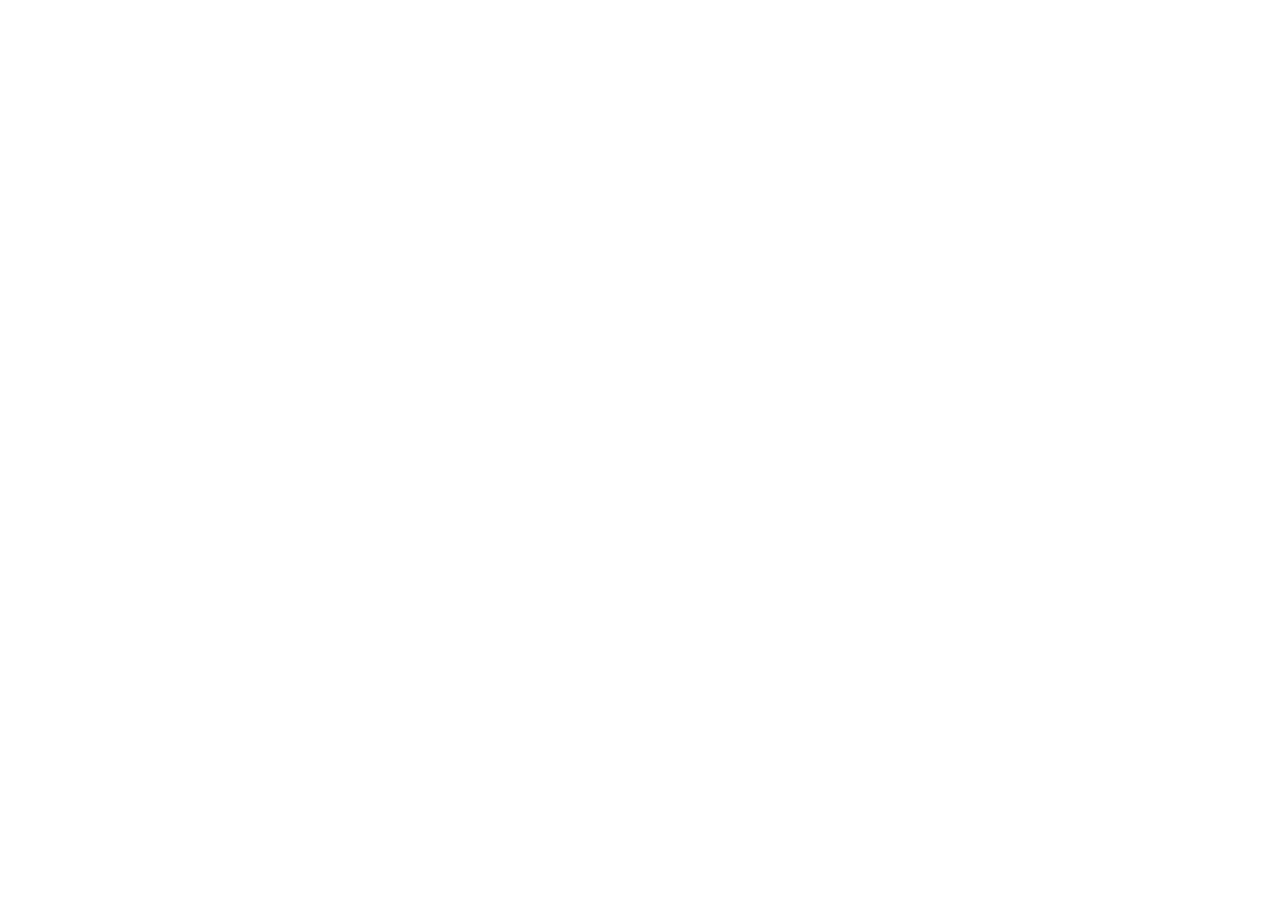
==== A02/index.html @ 0508a9f6 "added act 2 folder \t renamed bento folder to A01" ====
<!doctype html>
<html lang="en" data-bs-theme="light">
    <head>
        <title>Title</title>
        <meta charset="utf-8" />
        <meta name="viewport" content="width=device-width, initial-scale=1" />
        <link
            href="https://cdn.jsdelivr.net/npm/bootstrap@5.3.8/dist/css/bootstrap.min.css"
            rel="stylesheet"
            integrity="sha384-sRIl4kxILFvY47J16cr9ZwB07vP4J8+LH7qKQnuqkuIAvNWLzeN8tE5YBujZqJLB"
            crossorigin="anonymous"
        />
    </head>

    <body>
        
        <script
            src="https://cdn.jsdelivr.net/npm/bootstrap@5.3.8/dist/js/bootstrap.bundle.min.js"
            integrity="sha384-FKyoEForCGlyvwx9Hj09JcYn3nv7wiPVlz7YYwJrWVcXK/BmnVDxM+D2scQbITxI"
            crossorigin="anonymous"
        ></script>
    </body>
</html>
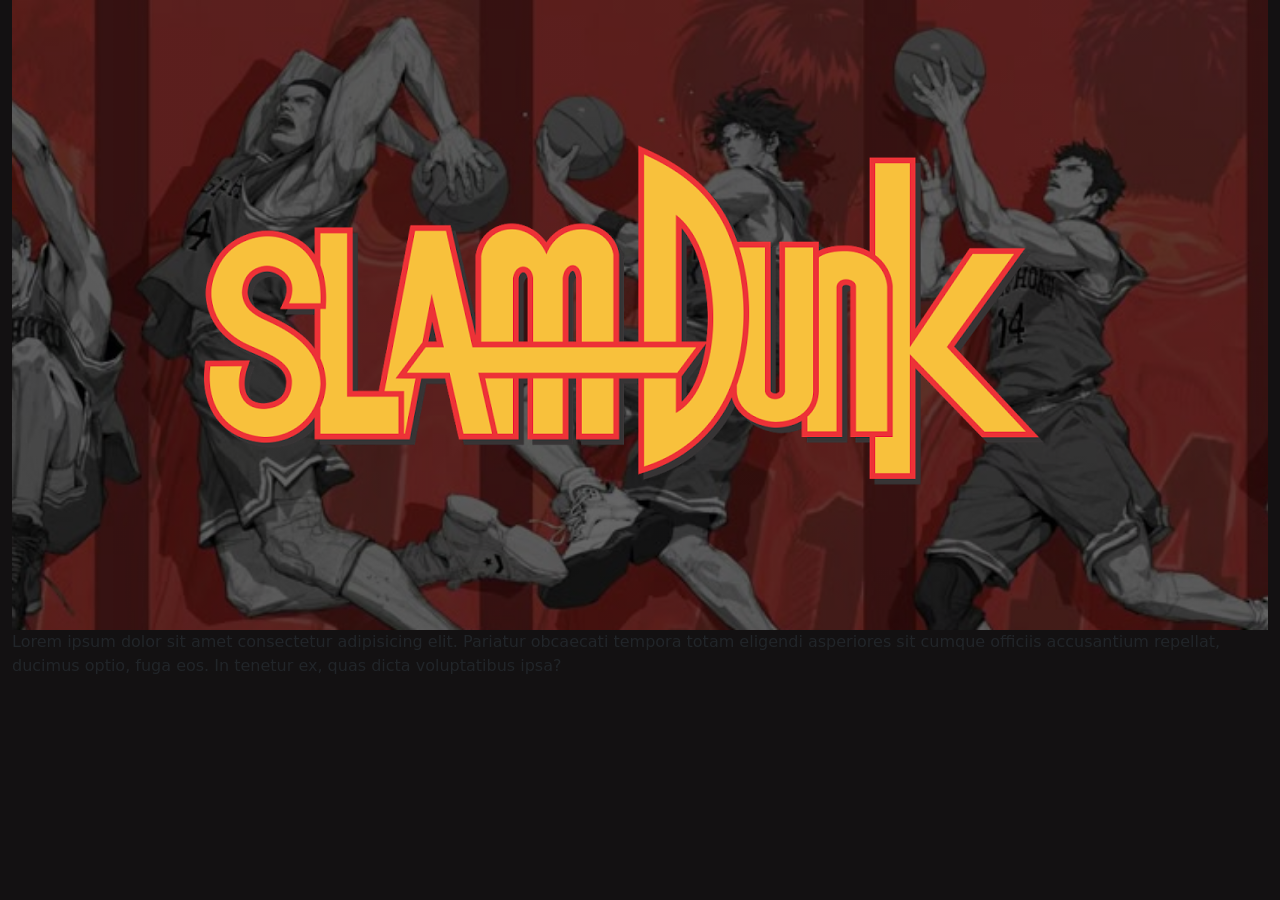
==== commit bb1c671a: "added initial assets and structure" ====
--- a/A02/index.html
+++ b/A02/index.html
@@ -10,10 +10,25 @@
             integrity="sha384-sRIl4kxILFvY47J16cr9ZwB07vP4J8+LH7qKQnuqkuIAvNWLzeN8tE5YBujZqJLB"
             crossorigin="anonymous"
         />
+        <link rel="stylesheet" href="style.css">
     </head>
 
     <body>
-        
+        <div class="container-fluid">
+            <!-- Hero Row -->
+            <div class="row" id="bannerRow">
+                <div class="col-12" >
+                    <img id="logo" src="assets/images/slam_dunk_logo_hero.png" alt="Slam Dunk Logo">
+                </div>
+                
+            </div>
+            <!-- Characters -->
+             <div class="row">
+                <div class="col-12">
+                    <p>Lorem ipsum dolor sit amet consectetur adipisicing elit. Pariatur obcaecati tempora totam eligendi asperiores sit cumque officiis accusantium repellat, ducimus optio, fuga eos. In tenetur ex, quas dicta voluptatibus ipsa?</p>
+                </div>
+             </div>
+        </div>
         <script
             src="https://cdn.jsdelivr.net/npm/bootstrap@5.3.8/dist/js/bootstrap.bundle.min.js"
             integrity="sha384-FKyoEForCGlyvwx9Hj09JcYn3nv7wiPVlz7YYwJrWVcXK/BmnVDxM+D2scQbITxI"
--- a/A02/style.css
+++ b/A02/style.css
@@ -0,0 +1,33 @@
+@import url("https://fonts.googleapis.com/css2?family=Arimo:ital,wght@0,400..700;1,400..700&family=IBM+Plex+Mono:ital,wght@0,100;0,200;0,300;0,400;0,500;0,600;0,700;1,100;1,200;1,300;1,400;1,500;1,600;1,700&family=IBM+Plex+Sans:ital,wght@0,100..700;1,100..700&family=Poppins:ital,wght@0,100;0,200;0,300;0,400;0,500;0,600;0,700;0,800;0,900;1,100;1,200;1,300;1,400;1,500;1,600;1,700;1,800;1,900&display=swap");
+
+:root {
+  --primary-bg-color: #131112;
+  --title-font: "", sans-serif;
+  --title-text-color: #fbf1c7;
+  --text-color: #d9d9d9;
+}
+
+@font-face {
+  font-family: "";
+  src: url("") format("truetype");
+  font-weight: bold;
+  font-style: normal;
+}
+
+body {
+  background-color: var(--primary-bg-color);
+}
+
+#bannerRow {
+  margin: 0;
+  padding: 0;
+  background-image:
+    linear-gradient(rgba(0, 0, 0, 0.6), rgba(0, 0, 0, 0.6)),
+    url("assets/images/bg.jpg");
+  background-position: center;
+  background-size: cover;
+  background-repeat: no-repeat;
+  background-attachment: fixed;
+  /* min-height: 100vh;
+  min-height: 100dvh; */
+}
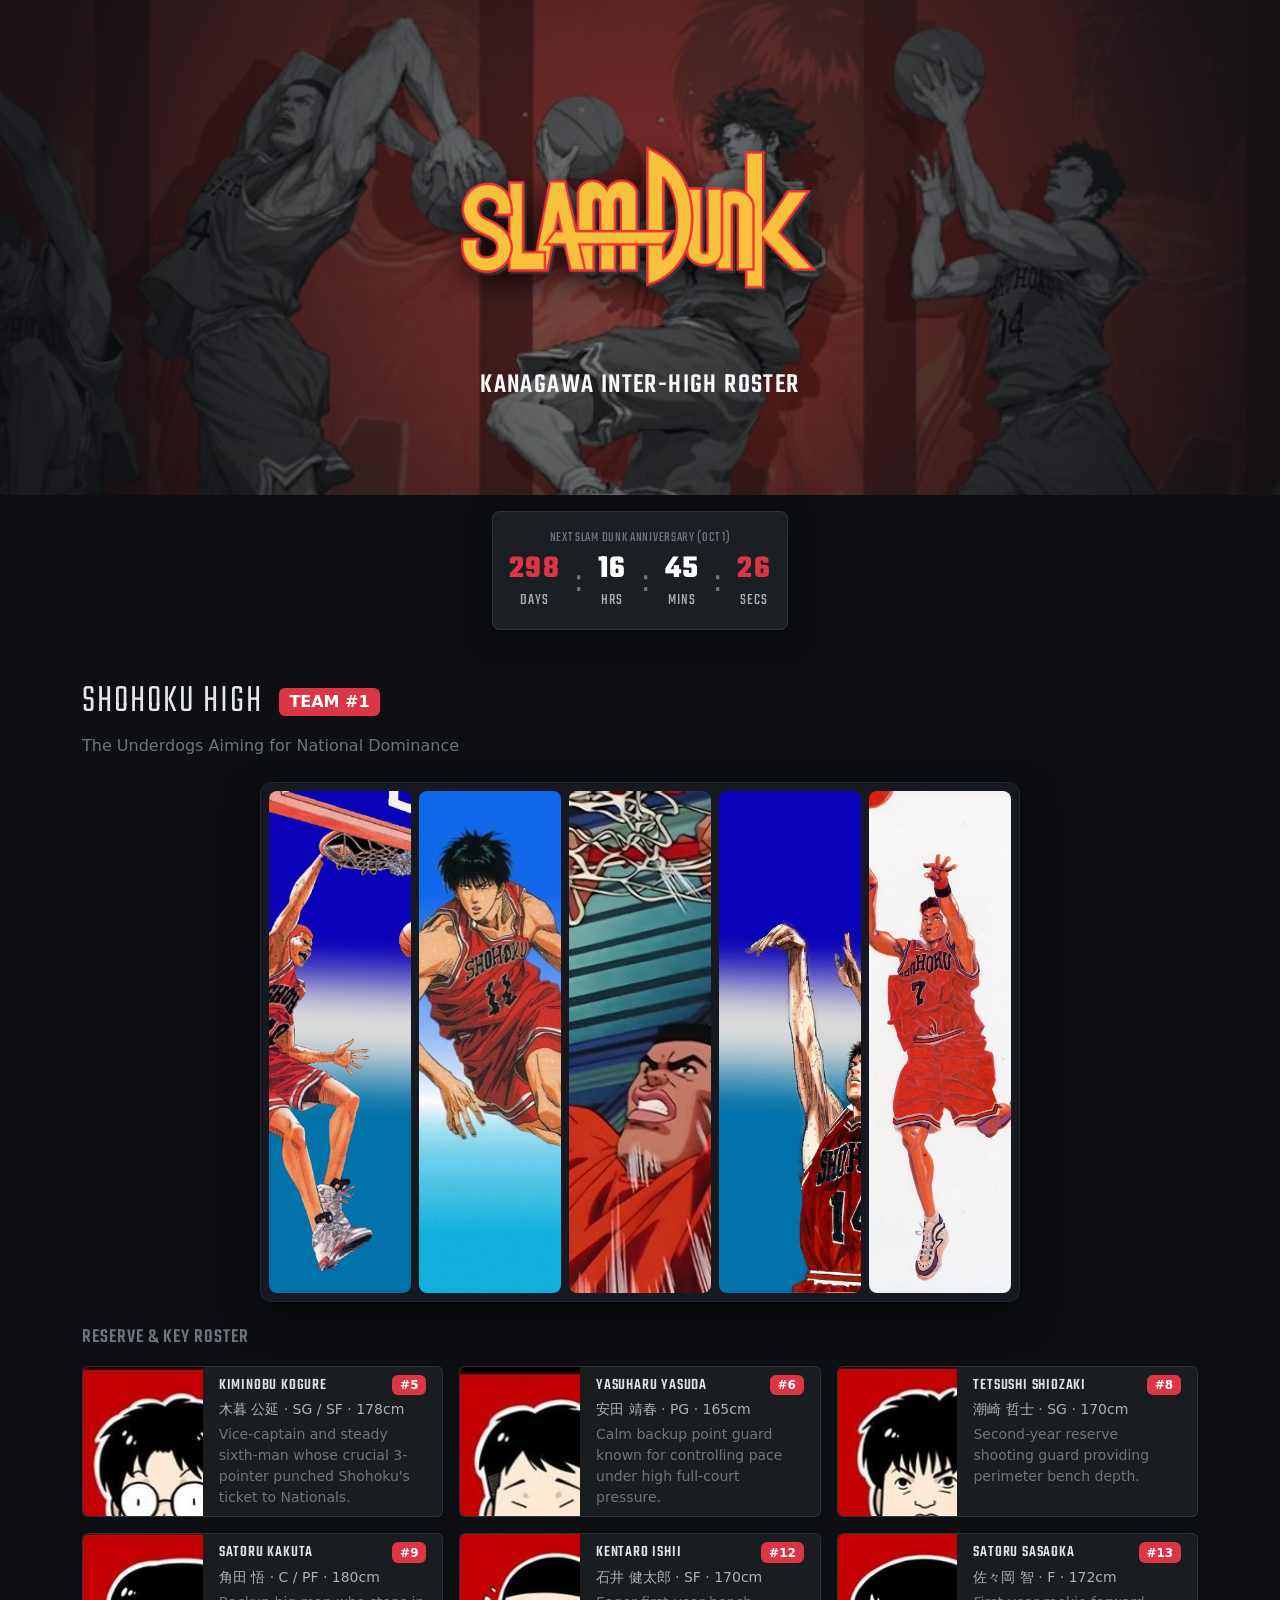
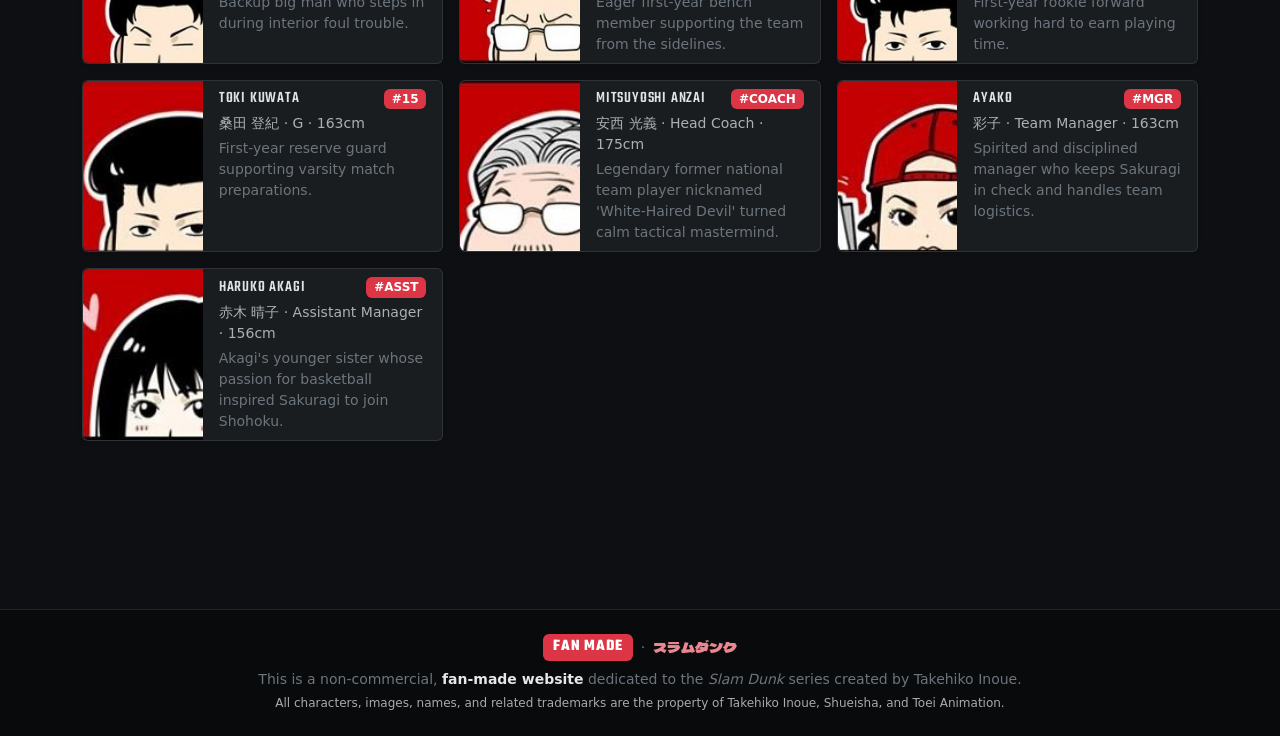
==== commit fdfe24c3: "added countdown timer anniversary added character cards added gallery panel" ====
--- a/A02/index.html
+++ b/A02/index.html
@@ -1,38 +1,440 @@
 <!doctype html>
-<html lang="en" data-bs-theme="light">
-    <head>
-        <title>Title</title>
-        <meta charset="utf-8" />
-        <meta name="viewport" content="width=device-width, initial-scale=1" />
-        <link
-            href="https://cdn.jsdelivr.net/npm/bootstrap@5.3.8/dist/css/bootstrap.min.css"
-            rel="stylesheet"
-            integrity="sha384-sRIl4kxILFvY47J16cr9ZwB07vP4J8+LH7qKQnuqkuIAvNWLzeN8tE5YBujZqJLB"
-            crossorigin="anonymous"
+<html lang="en" data-bs-theme="dark">
+  <head>
+    <title>Slam Dunk Roster</title>
+    <meta charset="utf-8" />
+    <meta name="viewport" content="width=device-width, initial-scale=1" />
+    <link rel="preconnect" href="https://fonts.googleapis.com" />
+    <link rel="preconnect" href="https://fonts.gstatic.com" crossorigin />
+    <link
+      href="https://fonts.googleapis.com/css2?family=Dela+Gothic+One&family=Teko:wght@600;700&display=swap"
+      rel="stylesheet"
+    />
+    <link
+      href="https://cdn.jsdelivr.net/npm/bootstrap@5.3.8/dist/css/bootstrap.min.css"
+      rel="stylesheet"
+      crossorigin="anonymous"
+    />
+    <link rel="stylesheet" href="style.css" />
+    <link
+      rel="shortcut icon"
+      href="assets/images/slam_dunk_logo_hero.png"
+      type="image/x-icon"
+    />
+  </head>
+
+  <body>
+    <section class="hero-parallax">
+      <div
+        class="hero-overlay d-flex flex-column justify-content-center align-items-center text-center p-3"
+      >
+        <img
+          id="logo"
+          src="assets/images/slam_dunk_logo_hero.png"
+          alt="Slam Dunk Logo"
+          class="img-fluid hero-logo mb-3"
         />
-        <link rel="stylesheet" href="style.css">
-    </head>
-
-    <body>
-        <div class="container-fluid">
-            <!-- Hero Row -->
-            <div class="row" id="bannerRow">
-                <div class="col-12" >
-                    <img id="logo" src="assets/images/slam_dunk_logo_hero.png" alt="Slam Dunk Logo">
+        <h1 class="sports-font tracking-wide text-uppercase text-light fs-3">
+          Kanagawa Inter-High Roster
+        </h1>
+      </div>
+    </section>
+    <div class="d-flex justify-content-center">
+      <div
+        class="countdown-box mt-3 text-center p-3 rounded-3 bg-dark bg-opacity-75 border border-secondary border-opacity-25"
+      >
+        <div
+          class="small text-uppercase tracking-wider text-secondary sports-font mb-1"
+        >
+          Next Slam Dunk Anniversary (Oct 1)
+        </div>
+        <div
+          id="anniversary-countdown"
+          class="d-flex justify-content-center align-items-center gap-3 text-white sports-font fs-4"
+        >
+          <div>
+            <span id="cd-days" class="text-danger fw-bold fs-2">00</span
+            ><small class="d-block text-muted fs-6">DAYS</small>
+          </div>
+          <div class="fs-2 text-secondary">:</div>
+          <div>
+            <span id="cd-hours" class="text-white fw-bold fs-2">00</span
+            ><small class="d-block text-muted fs-6">HRS</small>
+          </div>
+          <div class="fs-2 text-secondary">:</div>
+          <div>
+            <span id="cd-mins" class="text-white fw-bold fs-2">00</span
+            ><small class="d-block text-muted fs-6">MINS</small>
+          </div>
+          <div class="fs-2 text-secondary">:</div>
+          <div>
+            <span id="cd-secs" class="text-danger fw-bold fs-2">00</span
+            ><small class="d-block text-muted fs-6">SECS</small>
+          </div>
+        </div>
+      </div>
+    </div>
+    <main class="container py-5">
+      <div id="teams-root"></div>
+    </main>
+    <footer
+      class="site-footer border-top border-secondary border-opacity-25 py-4 mt-5"
+    >
+      <div class="container text-center">
+        <div
+          class="d-flex justify-content-center align-items-center gap-2 mb-2"
+        >
+          <span class="badge text-bg-danger sports-font fs-6">FAN MADE</span>
+          <span class="text-secondary small">·</span>
+          <span class="kanji-font text-danger-emphasis small"
+            >スラムダンク</span
+          >
+        </div>
+        <p class="small text-secondary mb-1">
+          This is a non-commercial, <strong>fan-made website</strong> dedicated
+          to the <em>Slam Dunk</em> series created by Takehiko Inoue.
+        </p>
+        <p class="extra-small text-muted mb-0">
+          All characters, images, names, and related trademarks are the property
+          of Takehiko Inoue, Shueisha, and Toei Animation.
+        </p>
+      </div>
+    </footer>
+    <script
+      src="https://cdn.jsdelivr.net/npm/bootstrap@5.3.8/dist/js/bootstrap.bundle.min.js"
+      crossorigin="anonymous"
+    ></script>
+
+    <script>
+      const slamDunkData = [
+        {
+          teamName: "Shohoku High",
+          tagline: "The Underdogs Aiming for National Dominance",
+          themeBadge: "danger",
+          members: [
+            {
+              id: 1,
+              name: "Hanamichi Sakuragi",
+              japanese_name: "桜木 花道",
+              jersey: 10,
+              position: "PF",
+              height: 189,
+              image: "assets/images/sakuragi.png",
+              icon: "assets/images/icons/sakuragi_icon.jpg",
+              desc: "The self-proclaimed Rebound King and high-flying power rookie.",
+            },
+            {
+              id: 2,
+              name: "Kaede Rukawa",
+              japanese_name: "流川 楓",
+              jersey: 11,
+              position: "SF",
+              height: 187,
+              image: "assets/images/rukawa.jpg",
+              icon: "assets/images/icons/rukawa_icon.jpg",
+              desc: "Shohoku's lethal scoring prodigy aiming to be #1 in Japan.",
+            },
+            {
+              id: 3,
+              name: "Takenori Akagi",
+              japanese_name: "赤木 剛憲",
+              jersey: 4,
+              position: "C",
+              height: 197,
+              image: "assets/images/akagi.jpg",
+              icon: "assets/images/icons/akagi_icon.jpg",
+              desc: "Captain and defensive pillar known as 'Gori'.",
+            },
+            {
+              id: 4,
+              name: "Hisashi Mitsui",
+              japanese_name: "三井 寿",
+              jersey: 14,
+              position: "SG",
+              height: 184,
+              image: "assets/images/mitsui.jpg",
+              icon: "assets/images/icons/mitsui_icon.jpg",
+              desc: "Former Junior High MVP with an unstoppable clutch 3-point stroke.",
+            },
+            {
+              id: 5,
+              name: "Ryota Miyagi",
+              japanese_name: "宮城 リョータ",
+              jersey: 7,
+              position: "PG",
+              height: 168,
+              image: "assets/images/miyagi.jpg",
+              icon: "assets/images/icons/miyagi_icon.jpg",
+              desc: "Lightning-quick floor general who dictates Shohoku's breakneck tempo.",
+            },
+            {
+              id: 6,
+              name: "Kiminobu Kogure",
+              japanese_name: "木暮 公延",
+              jersey: 5,
+              position: "SG / SF",
+              height: 178,
+              image: "assets/images/kogure.jpg",
+              icon: "assets/images/icons/kogure_icon.jpg",
+              desc: "Vice-captain and steady sixth-man whose crucial 3-pointer punched Shohoku's ticket to Nationals.",
+            },
+            {
+              id: 7,
+              name: "Yasuharu Yasuda",
+              japanese_name: "安田 靖春",
+              jersey: 6,
+              position: "PG",
+              height: 165,
+              image: "assets/images/yasuda.jpg",
+              icon: "assets/images/icons/yasuda_icon.jpg",
+              desc: "Calm backup point guard known for controlling pace under high full-court pressure.",
+            },
+            {
+              id: 8,
+              name: "Tetsushi Shiozaki",
+              japanese_name: "潮崎 哲士",
+              jersey: 8,
+              position: "SG",
+              height: 170,
+              image: "assets/images/shiozaki.jpg",
+              icon: "assets/images/icons/shiozaki_icon.jpg",
+              desc: "Second-year reserve shooting guard providing perimeter bench depth.",
+            },
+            {
+              id: 9,
+              name: "Satoru Kakuta",
+              japanese_name: "角田 悟",
+              jersey: 9,
+              position: "C / PF",
+              height: 180,
+              image: "assets/images/kakuta.jpg",
+              icon: "assets/images/icons/kakuta_icon.jpg",
+              desc: "Backup big man who steps in during interior foul trouble.",
+            },
+            {
+              id: 10,
+              name: "Kentaro Ishii",
+              japanese_name: "石井 健太郎",
+              jersey: 12,
+              position: "SF",
+              height: 170,
+              image: "assets/images/ishii.jpg",
+              icon: "assets/images/icons/ishii_icon.jpg",
+              desc: "Eager first-year bench member supporting the team from the sidelines.",
+            },
+            {
+              id: 11,
+              name: "Satoru Sasaoka",
+              japanese_name: "佐々岡 智",
+              jersey: 13,
+              position: "F",
+              height: 172,
+              image: "assets/images/sasaoka.jpg",
+              icon: "assets/images/icons/sasaoka_icon.jpg",
+              desc: "First-year rookie forward working hard to earn playing time.",
+            },
+            {
+              id: 12,
+              name: "Toki Kuwata",
+              japanese_name: "桑田 登紀",
+              jersey: 15,
+              position: "G",
+              height: 163,
+              image: "assets/images/kuwata.jpg",
+              icon: "assets/images/icons/kuwata_icon.jpg",
+              desc: "First-year reserve guard supporting varsity match preparations.",
+            },
+
+            {
+              id: 13,
+              name: "Mitsuyoshi Anzai",
+              japanese_name: "安西 光義",
+              jersey: "COACH",
+              position: "Head Coach",
+              height: 175,
+              image: "assets/images/anzai.jpg",
+              icon: "assets/images/icons/anzai_icon.jpg",
+              desc: "Legendary former national team player nicknamed 'White-Haired Devil' turned calm tactical mastermind.",
+            },
+            {
+              id: 14,
+              name: "Ayako",
+              japanese_name: "彩子",
+              jersey: "MGR",
+              position: "Team Manager",
+              height: 163,
+              image: "assets/images/ayako.jpg",
+              icon: "assets/images/icons/ayako_icon.jpg",
+              desc: "Spirited and disciplined manager who keeps Sakuragi in check and handles team logistics.",
+            },
+            {
+              id: 15,
+              name: "Haruko Akagi",
+              japanese_name: "赤木 晴子",
+              jersey: "ASST",
+              position: "Assistant Manager",
+              height: 156,
+              image: "assets/images/haruko.jpg",
+              icon: "assets/images/icons/haruko_icon.jpg",
+              desc: "Akagi's younger sister whose passion for basketball inspired Sakuragi to join Shohoku.",
+            },
+          ],
+        },
+      ];
+
+      const teamsRoot = document.getElementById("teams-root");
+      const teamsToRender = slamDunkData.slice(0, 5);
+
+      let fullHTML = "";
+
+      for (let t = 0; t < teamsToRender.length; t++) {
+        const team = teamsToRender[t];
+        const panelMembers = team.members.slice(0, 5);
+        const benchMembers = team.members.slice(5);
+
+        fullHTML += `
+          <section class="team-section mb-5 pb-4">
+            <div class="d-flex align-items-center gap-3 mb-2">
+              <h2 class="sports-font display-6 mb-0">${team.teamName}</h2>
+              <span class="badge text-bg-${team.themeBadge} fs-6">TEAM #${t + 1}</span>
+            </div>
+            <p class="text-secondary mb-4">${team.tagline}</p>
+
+            <!-- 5-Panel Narrow Interactive Collage -->
+            <div class="collage-container mx-auto" id="gallery-${t}">
+        `;
+
+        for (let p = 0; p < panelMembers.length; p++) {
+          const m = panelMembers[p];
+          fullHTML += `
+            <div class="panel">
+              <img src="${m.image}" alt="${m.name}" loading="lazy" />
+              <div class="panel-details">
+                <button class="close-btn" title="Close details">&times;</button>
+                <div class="mb-2">
+                  <span class="badge text-bg-${team.themeBadge}">#${m.jersey} · ${m.position}</span>
+                  <span class="badge bg-dark border border-secondary ms-1">${m.height} cm</span>
                 </div>
-                
+                <h3 class="sports-font mb-0 text-white">${m.name}</h3>
+                <h5 class="kanji-font text-danger-emphasis mb-2">${m.japanese_name}</h5>
+                <p class="small text-light-emphasis">${m.desc}</p>
+              </div>
             </div>
-            <!-- Characters -->
-             <div class="row">
-                <div class="col-12">
-                    <p>Lorem ipsum dolor sit amet consectetur adipisicing elit. Pariatur obcaecati tempora totam eligendi asperiores sit cumque officiis accusantium repellat, ducimus optio, fuga eos. In tenetur ex, quas dicta voluptatibus ipsa?</p>
+          `;
+        }
+
+        fullHTML += `</div>`;
+
+        if (benchMembers.length > 0) {
+          fullHTML += `
+            <div class="mt-4">
+              <h5 class="text-uppercase text-secondary sports-font fs-5 mb-3">Reserve & Key Roster</h5>
+              <div class="row row-cols-1 row-cols-md-2 row-cols-lg-3 g-3">
+          `;
+
+          for (let b = 0; b < benchMembers.length; b++) {
+            const bm = benchMembers[b];
+            fullHTML += `
+              <div class="col">
+                <div class="card h-100 bg-dark-subtle border-secondary border-opacity-25 shadow-sm">
+                  <div class="row g-0 h-100">
+                    <div class="col-4">
+                      <img src="${bm.icon}" class="img-fluid rounded-start h-100 object-fit-cover" alt="${bm.name}" />
+                    </div>
+                    <div class="col-8">
+                      <div class="card-body py-2 px-3 d-flex flex-column justify-content-between h-100">
+                        <div>
+                          <div class="d-flex justify-content-between align-items-center mb-1">
+                            <h6 class="card-title sports-font mb-0">${bm.name}</h6>
+                            <span class="badge text-bg-${team.themeBadge}">#${bm.jersey}</span>
+                          </div>
+                          <p class="small text-muted mb-1">${bm.japanese_name} · ${bm.position} · ${bm.height}cm</p>
+                          <p class="card-text small text-secondary">${bm.desc}</p>
+                        </div>
+                      </div>
+                    </div>
+                  </div>
                 </div>
-             </div>
-        </div>
-        <script
-            src="https://cdn.jsdelivr.net/npm/bootstrap@5.3.8/dist/js/bootstrap.bundle.min.js"
-            integrity="sha384-FKyoEForCGlyvwx9Hj09JcYn3nv7wiPVlz7YYwJrWVcXK/BmnVDxM+D2scQbITxI"
-            crossorigin="anonymous"
-        ></script>
-    </body>
+              </div>
+            `;
+          }
+
+          fullHTML += `
+              </div>
+            </div>
+          `;
+        }
+
+        fullHTML += `</section>`;
+      }
+
+      teamsRoot.innerHTML = fullHTML;
+
+      document.addEventListener("click", (e) => {
+        const closeBtn = e.target.closest(".close-btn");
+        const panel = e.target.closest(".panel");
+
+        if (closeBtn) {
+          e.stopPropagation();
+          const activePanel = closeBtn.closest(".panel.active");
+          const container = closeBtn.closest(".collage-container");
+          if (activePanel && container) {
+            activePanel.classList.remove("active");
+            container.classList.remove("has-active");
+          }
+          return;
+        }
+
+        if (panel) {
+          const container = panel.closest(".collage-container");
+          if (!container) return;
+
+          if (panel.classList.contains("active")) return;
+          const currentActive = container.querySelector(".panel.active");
+          if (currentActive) {
+            currentActive.classList.remove("active");
+          }
+
+          panel.classList.add("active");
+          container.classList.add("has-active");
+        }
+      });
+      function startAnniversaryCountdown() {
+        function updateTimer() {
+          const now = new Date();
+          let currentYear = now.getFullYear();
+          let anniversaryDate = new Date(currentYear, 9, 1, 0, 0, 0);
+
+          if (now > anniversaryDate) {
+            anniversaryDate = new Date(currentYear + 1, 9, 1, 0, 0, 0);
+          }
+
+          const diff = anniversaryDate - now;
+
+          const days = Math.floor(diff / (1000 * 60 * 60 * 24));
+          const hours = Math.floor((diff / (1000 * 60 * 60)) % 24);
+          const minutes = Math.floor((diff / 1000 / 60) % 60);
+          const seconds = Math.floor((diff / 1000) % 60);
+
+          document.getElementById("cd-days").textContent = String(
+            days,
+          ).padStart(2, "0");
+          document.getElementById("cd-hours").textContent = String(
+            hours,
+          ).padStart(2, "0");
+          document.getElementById("cd-mins").textContent = String(
+            minutes,
+          ).padStart(2, "0");
+          document.getElementById("cd-secs").textContent = String(
+            seconds,
+          ).padStart(2, "0");
+        }
+
+        updateTimer();
+        setInterval(updateTimer, 1000);
+      }
+
+      startAnniversaryCountdown();
+    </script>
+  </body>
 </html>
--- a/A02/style.css
+++ b/A02/style.css
@@ -1,33 +1,184 @@
-@import url("https://fonts.googleapis.com/css2?family=Arimo:ital,wght@0,400..700;1,400..700&family=IBM+Plex+Mono:ital,wght@0,100;0,200;0,300;0,400;0,500;0,600;0,700;1,100;1,200;1,300;1,400;1,500;1,600;1,700&family=IBM+Plex+Sans:ital,wght@0,100..700;1,100..700&family=Poppins:ital,wght@0,100;0,200;0,300;0,400;0,500;0,600;0,700;0,800;0,900;1,100;1,200;1,300;1,400;1,500;1,600;1,700;1,800;1,900&display=swap");
-
 :root {
-  --primary-bg-color: #131112;
-  --title-font: "", sans-serif;
-  --title-text-color: #fbf1c7;
-  --text-color: #d9d9d9;
-}
-
-@font-face {
-  font-family: "";
-  src: url("") format("truetype");
-  font-weight: bold;
-  font-style: normal;
+  --sports-font: 'Teko', 'Dela Gothic One', sans-serif;
+  --kanji-font: 'Dela Gothic One', sans-serif;
 }
 
 body {
-  background-color: var(--primary-bg-color);
+  background-color: #0d0f12;
+  color: #e5e7eb;
+  overflow-x: hidden;
 }
 
-#bannerRow {
+.sports-font {
+  font-family: var(--sports-font);
+  letter-spacing: 0.05em;
+  text-transform: uppercase;
+}
+
+.kanji-font {
+  font-family: var(--kanji-font);
+}
+
+.hero-parallax {
+  position: relative;
+  height: 55vh;
+  min-height: 380px;
+  background-image: url('assets/images/bg.jpg');
+  background-attachment: fixed; 
+  background-position: center;
+  background-repeat: no-repeat;
+  background-size: cover;
+  display: flex;
+  align-items: center;
+  justify-content: center;
+}
+
+.hero-overlay {
+  position: absolute;
+  inset: 0;
+  background: radial-gradient(circle at center, rgba(13, 15, 18, 0.45) 0%, rgba(13, 15, 18, 0.92) 90%);
+}
+
+
+.hero-logo {
+  max-width: 40vw;
+  max-height: 40vh;
+  width: auto;
+  height: auto;
+  object-fit: contain;
+  filter: drop-shadow(0 8px 16px rgba(0, 0, 0, 0.8));
+  transition: transform 0.3s ease;
+}
+
+.hero-logo:hover {
+  transform: scale(1.03);
+}
+
+/* collages */
+.collage-container {
+  display: flex;
+  width: 100%;
+  max-width: 760px; 
+  height: 520px;
+  gap: 8px;
+  padding: 8px;
+  background-color: #161a20;
+  border-radius: 12px;
+  overflow: hidden;
+  box-shadow: 0 15px 35px rgba(0, 0, 0, 0.6);
+  border: 1px solid rgba(255, 255, 255, 0.06);
+}
+
+.panel {
+  flex: 1; 
+  position: relative;
+  overflow: hidden;
+  border-radius: 8px;
+  cursor: pointer;
+  background-color: #0b0c0e;
+  transition: flex 0.55s cubic-bezier(0.2, 0.8, 0.2, 1), opacity 0.4s ease;
+}
+
+
+.collage-container:not(.has-active) .panel:hover {
+  flex: 1.4;
+}
+
+.panel img {
+  width: 100%;
+  height: 100%;
+  object-fit: cover;
+  object-position: center top; 
+  display: block;
+}
+
+.panel.active {
+  flex: 100 0 100%;
+  cursor: default;
+}
+
+.collage-container.has-active .panel:not(.active) {
+  flex: 0 0 0;
+  opacity: 0;
+  pointer-events: none;
   margin: 0;
   padding: 0;
-  background-image:
-    linear-gradient(rgba(0, 0, 0, 0.6), rgba(0, 0, 0, 0.6)),
-    url("assets/images/bg.jpg");
-  background-position: center;
-  background-size: cover;
-  background-repeat: no-repeat;
-  background-attachment: fixed;
-  /* min-height: 100vh;
-  min-height: 100dvh; */
 }
+
+.panel-details {
+  position: absolute;
+  top: 0;
+  right: 0;
+  width: 55%;
+  height: 100%;
+  padding: 35px 55px;
+  display: flex;
+  flex-direction: column;
+  justify-content: flex-start;
+  background: linear-gradient(
+    to right,
+    rgba(13, 15, 18, 0) 0%,
+    rgba(13, 15, 18, 0.85) 10%,
+    rgba(13, 15, 18, 0.98) 100%
+  );
+  opacity: 0;
+  transform: translateX(30px);
+  pointer-events: none;
+  transition: opacity 0.35s ease 0.2s, transform 0.35s ease 0.2s;
+}
+
+.panel.active .panel-details {
+  opacity: 1;
+  transform: translateX(0);
+  pointer-events: auto;
+}
+.collage-container.has-active {
+  gap: 0;
+}
+
+.close-btn {
+  position: absolute;
+  top: 14px;
+  right: 18px;
+  background: none;
+  border: none;
+  color: #fff;
+  font-size: 2rem;
+  line-height: 1;
+  cursor: pointer;
+  opacity: 0.7;
+  transition: opacity 0.2s ease, transform 0.2s ease;
+}
+
+.close-btn:hover {
+  opacity: 1;
+  transform: scale(1.15);
+}
+
+.team-section:not(:last-child) {
+  border-bottom: 1px solid rgba(255, 255, 255, 0.08);
+}
+
+.site-footer {
+  background-color: #080a0c;
+  color: #9ca3af;
+}
+
+.site-footer strong {
+  color: #e5e7eb;
+}
+
+.extra-small {
+  font-size: 0.75rem;
+}
+
+.countdown-box {
+  max-width: 380px;
+  backdrop-filter: blur(8px);
+  box-shadow: 0 8px 24px rgba(0, 0, 0, 0.5);
+}
+
+#anniversary-countdown span {
+  font-family: var(--sports-font);
+  line-height: 1;
+}
